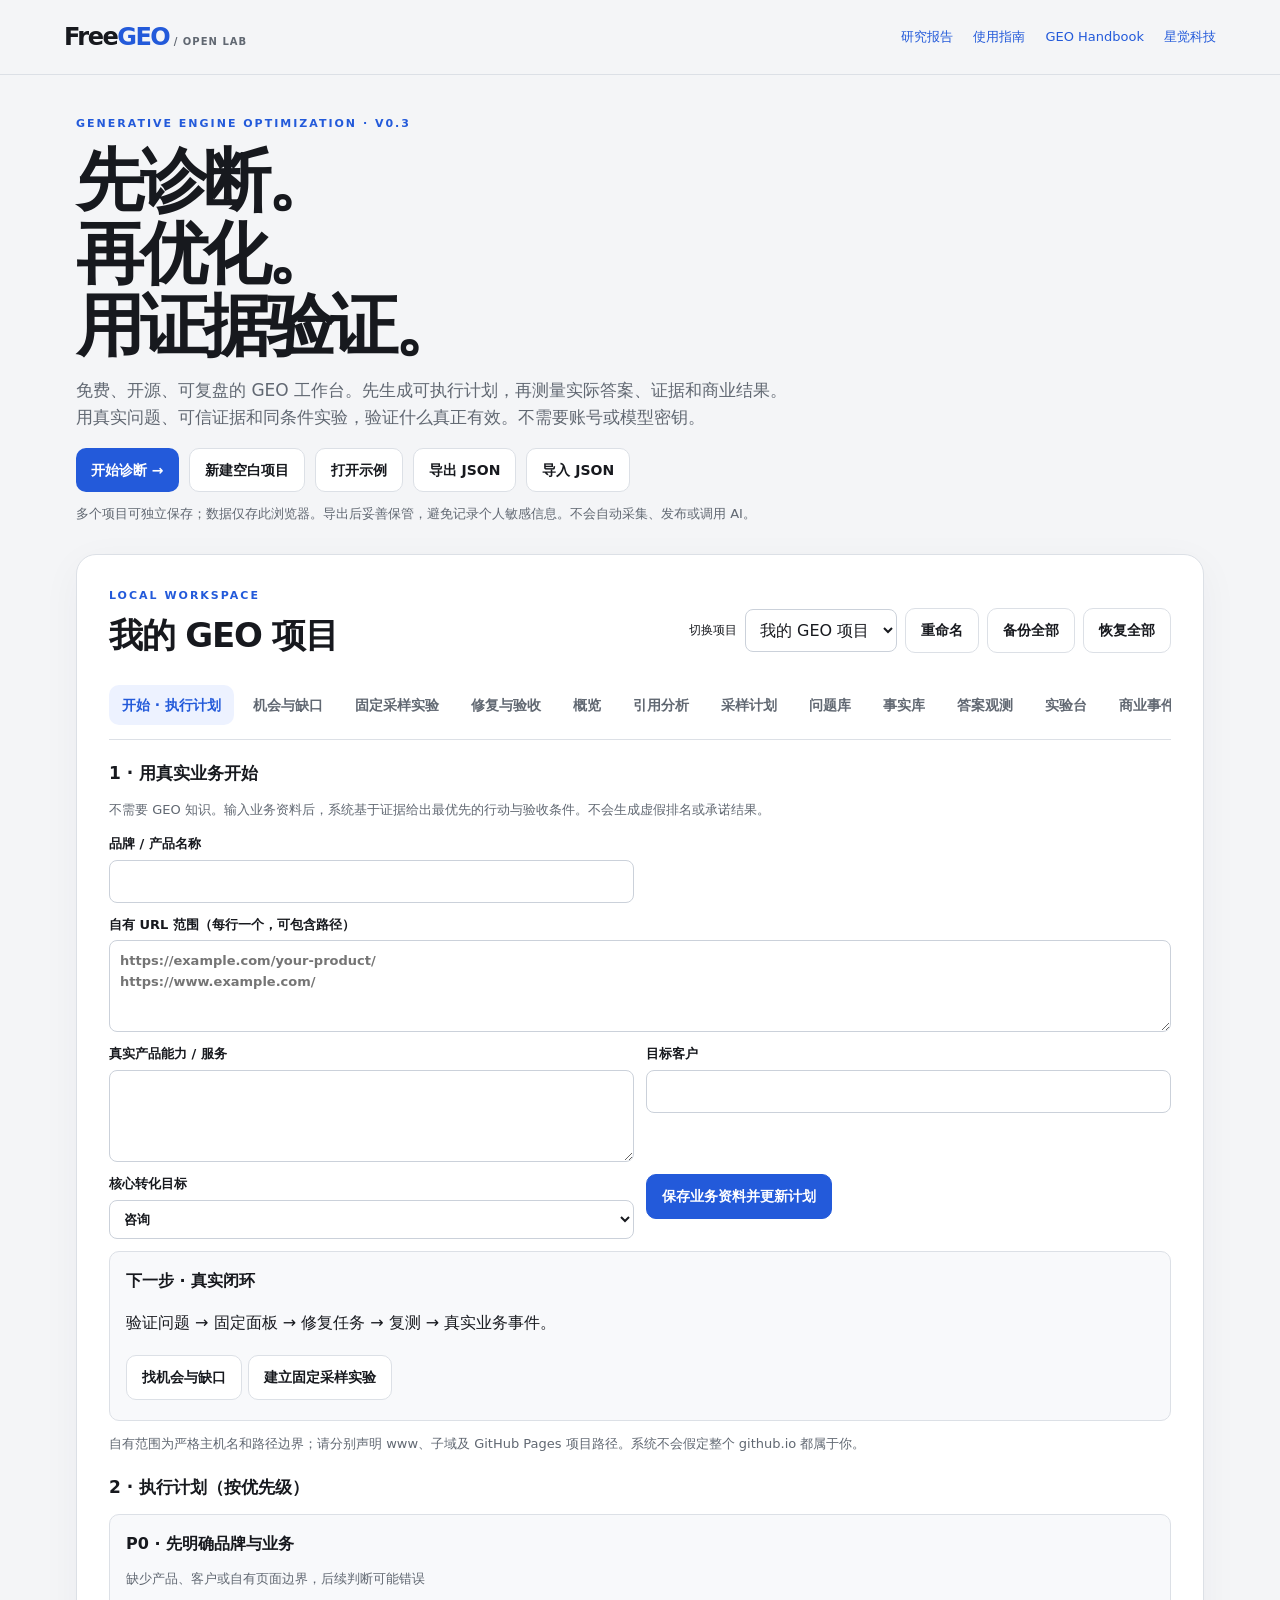
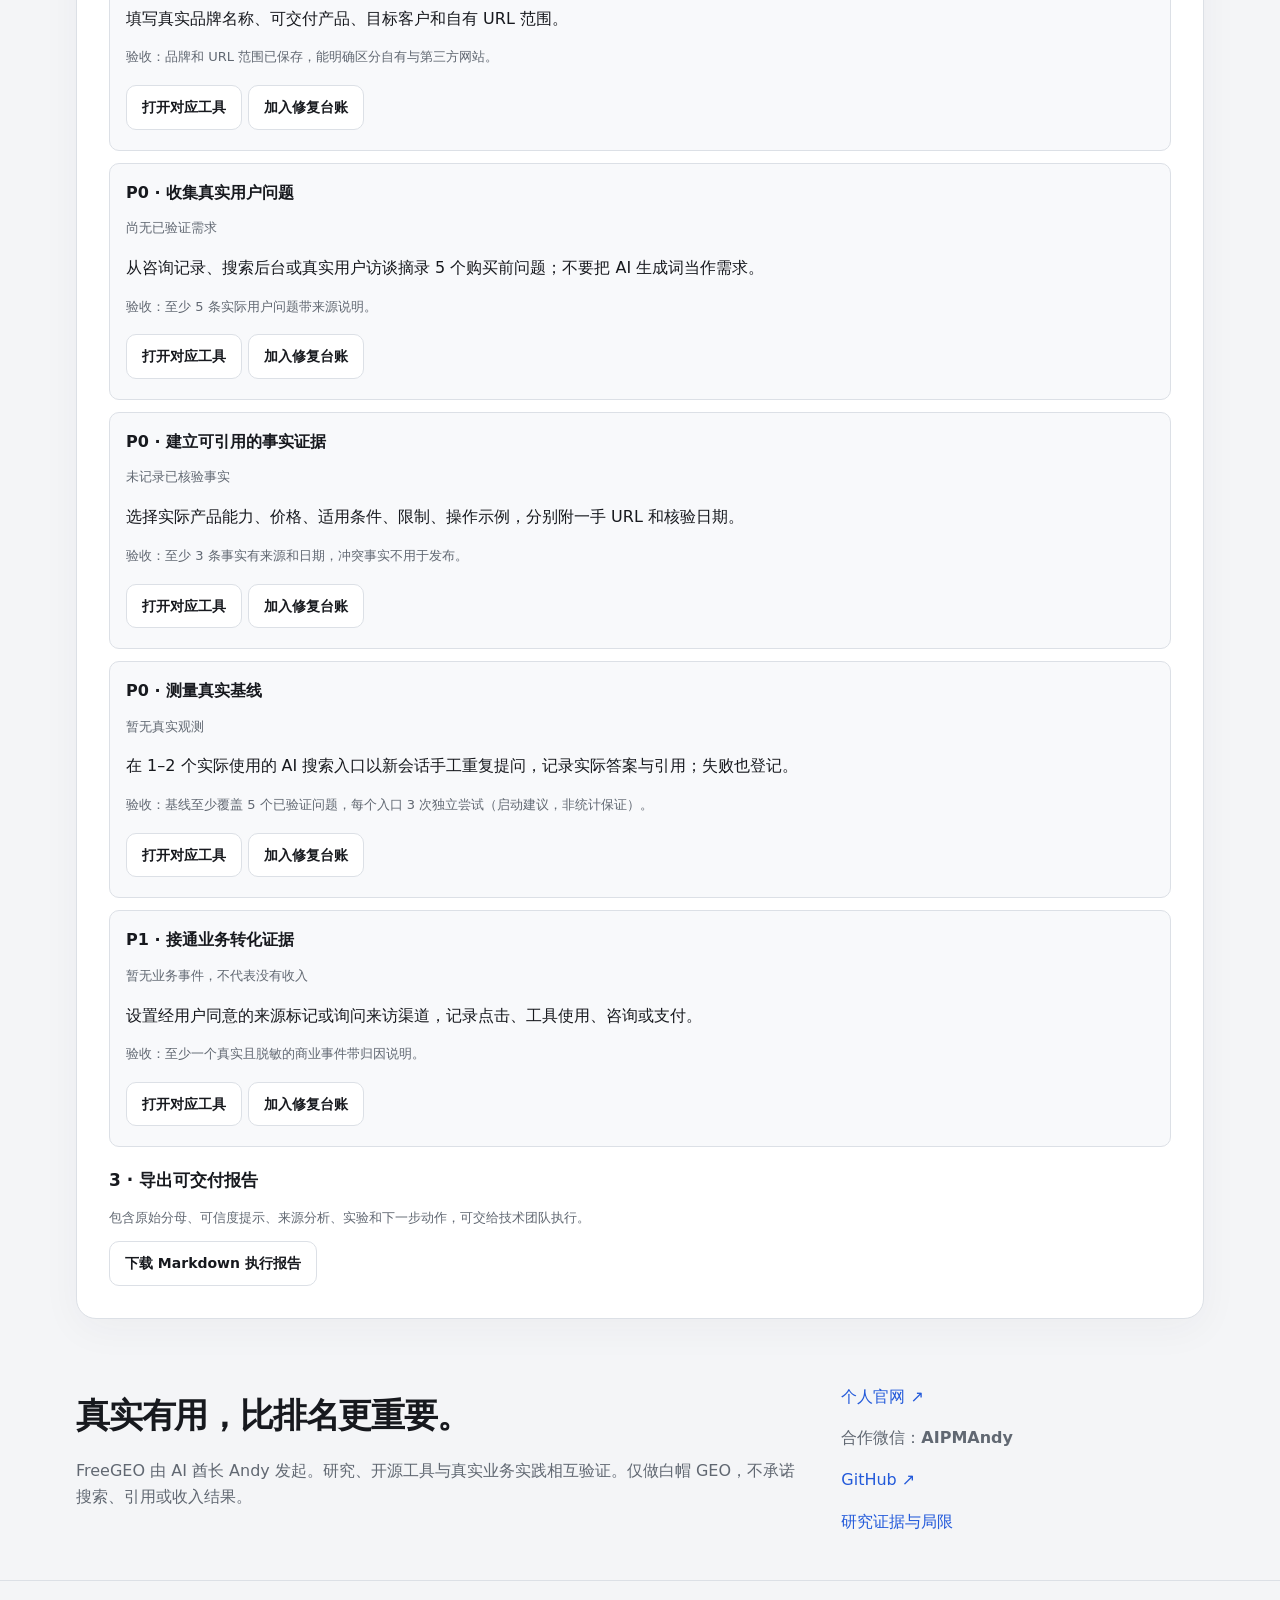
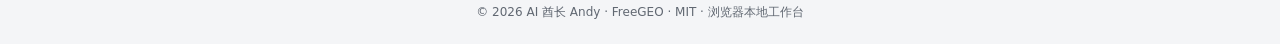
==== index.html @ fbb006ee "Release FreeGEO v0.3: evidence-driven GEO workspace, research, pilot projects and regression gates" ====
<!doctype html><html lang="zh-CN"><head><meta charset="utf-8"><meta name="viewport" content="width=device-width,initial-scale=1"><title>FreeGEO — AI 搜索增长工作台</title><meta name="description" content="免费开源、无需 API Key 的 GEO 证据与实验工作台，记录真实 AI 答案、事实、干预和商业结果。"><meta name="theme-color" content="#f4f5f7"><link rel="stylesheet" href="style.css"></head><body>
<header><a class="brand" href="#overview">Free<span>GEO</span><small> / OPEN LAB</small></a><nav><a href="docs/research.html">研究报告</a><a href="docs/QUICKSTART.md">使用指南</a><a href="https://github.com/AIPMAndy/geo-handbook">GEO Handbook</a><a href="https://metaver.vip/">星觉科技</a></nav></header>
<main><section class="hero"><div class="eyebrow">GENERATIVE ENGINE OPTIMIZATION · V0.3</div><h1>先诊断。<br>再优化。<br>用证据验证。</h1><p>免费、开源、可复盘的 GEO 工作台。先生成可执行计划，再测量实际答案、证据和商业结果。用真实问题、可信证据和同条件实验，验证什么真正有效。不需要账号或模型密钥。</p><div class="actions"><a class="launch" href="#overview">开始诊断 →</a><button id="new" class="secondary">新建空白项目</button><button id="demo" class="secondary">打开示例</button><button id="export" class="secondary">导出 JSON</button><label class="file secondary">导入 JSON<input id="import" type="file" accept="application/json,.json"></label></div><small>多个项目可独立保存；数据仅存此浏览器。导出后妥善保管，避免记录个人敏感信息。不会自动采集、发布或调用 AI。</small></section>
<section class="workspace" id="overview"><div class="workspace-head"><div><div class="eyebrow">LOCAL WORKSPACE</div><h2 id="project-name"></h2></div><div class="project-controls"><label for="project-select">切换项目</label><select id="project-select"></select><button class="secondary" id="rename">重命名</button><button class="secondary" id="export-all">备份全部</button><label class="file secondary">恢复全部<input id="import-all" type="file" accept="application/json,.json"></label></div></div><p id="notice" role="status"></p><div id="tabs" class="tabs" role="tablist" aria-label="工作台模块"></div><div id="panel" role="tabpanel"></div></section>
<section class="foot"><div><h2>真实有用，比排名更重要。</h2><p>FreeGEO 由 AI 酋长 Andy 发起。研究、开源工具与真实业务实践相互验证。仅做白帽 GEO，不承诺搜索、引用或收入结果。</p></div><div><a href="https://metaver.vip/">个人官网 ↗</a><p>合作微信：<strong>AIPMAndy</strong></p><a href="https://github.com/AIPMAndy">GitHub ↗</a><p><a href="docs/research.html">研究证据与局限</a></p></div></section></main><footer>© 2026 AI 酋长 Andy · FreeGEO · MIT · 浏览器本地工作台</footer><script src="core.js"></script><script src="growth.js"></script><script src="workflow.js"></script><script src="projects.js"></script><script src="app.js"></script></body></html>
---- style.css ----
:root{--bg:#f4f5f7;--paper:white;--text:#17191e;--muted:#616872;--line:#dce0e6;--blue:#235ada;--soft:#edf2ff;--green:#116044}*{box-sizing:border-box}html{scroll-behavior:smooth}body{margin:0;background:var(--bg);font-family:-apple-system,BlinkMacSystemFont,"PingFang SC","Microsoft YaHei",system-ui,sans-serif;color:var(--text);line-height:1.6}a{color:var(--blue);text-decoration:none}a:hover{text-decoration:underline}header{position:sticky;top:0;z-index:2;display:flex;align-items:center;justify-content:space-between;gap:20px;padding:18px max(5vw,24px);background:#f4f5f7ed;border-bottom:1px solid var(--line);backdrop-filter:blur(14px)}.brand{color:var(--text);font-weight:850;font-size:24px;letter-spacing:-1.5px}.brand span{color:var(--blue)}.brand small{font-size:10px;letter-spacing:1px;color:var(--muted)}nav{display:flex;gap:20px;flex-wrap:wrap;font-size:13px}main{max-width:1180px;margin:0 auto;padding:0 26px}.hero{padding:82px 0 55px}.eyebrow{font-size:11px;letter-spacing:2px;font-weight:750;color:var(--blue)}h1{font-size:clamp(48px,8vw,90px);line-height:1.07;letter-spacing:-.065em;margin:18px 0 24px}h2{letter-spacing:-.035em;margin:4px 0 12px;font-size:clamp(24px,4vw,34px)}h3{font-size:17px;margin:20px 0 12px}.hero p{font-size:19px;max-width:720px;color:var(--muted)}small,.muted{color:var(--muted);font-size:13px}.actions{display:flex;gap:10px;flex-wrap:wrap;margin:24px 0 12px}button,.file{font:inherit;font-weight:650;cursor:pointer;border:1px solid var(--blue);border-radius:10px;background:var(--blue);color:white;padding:10px 15px;font-size:14px;display:inline-flex;align-items:center;justify-content:center}.secondary{background:white;color:var(--text);border:1px solid var(--line)}button:hover,.file:hover{filter:brightness(.96)}button:focus-visible,a:focus-visible,input:focus-visible,textarea:focus-visible,select:focus-visible{outline:3px solid #84a7ff;outline-offset:2px}.file input{width:1px;height:1px;position:absolute;opacity:0}.workspace{background:var(--paper);border:1px solid var(--line);border-radius:20px;padding:clamp(16px,3vw,32px);box-shadow:0 10px 40px #26364f0b;min-height:400px}.workspace-head{display:flex;justify-content:space-between;align-items:center;gap:10px}.tabs{display:flex;gap:6px;overflow-x:auto;padding:10px 0 14px;border-bottom:1px solid var(--line);margin-bottom:20px}.tabs button{white-space:nowrap;background:transparent;color:var(--muted);border:0;padding:9px 13px}.tabs button[aria-selected=true]{background:var(--soft);color:var(--blue)}#notice:empty{display:none}#notice{font-size:14px;padding:10px 14px;background:var(--soft);border-radius:8px;white-space:pre-wrap}.metrics{display:grid;grid-template-columns:repeat(auto-fit,minmax(145px,1fr));gap:12px}.metric{padding:16px;border:1px solid var(--line);border-radius:12px}.metric strong{display:block;font-size:28px;letter-spacing:-1px;font-variant-numeric:tabular-nums}.metric span{font-size:13px;color:var(--muted)}.gridform{display:grid;grid-template-columns:repeat(2,minmax(0,1fr));gap:12px;align-items:start}.gridform label{font-size:13px;font-weight:650;display:flex;flex-direction:column;gap:5px}.gridform .wide{grid-column:1/-1}input,textarea,select{border:1px solid #cbd1da;background:#fff;color:var(--text);padding:10px;border-radius:8px;font:inherit;width:100%;min-width:0}textarea{resize:vertical;min-height:92px}.submitrow{grid-column:1/-1;display:flex;gap:8px;flex-wrap:wrap}.scroll{overflow-x:auto;margin:16px 0}table{border-collapse:collapse;width:100%;font-size:13px;text-align:left}th,td{padding:10px;vertical-align:top;border-bottom:1px solid var(--line);min-width:95px;max-width:320px;overflow-wrap:anywhere;white-space:pre-wrap}th{color:var(--muted);font-weight:650;background:#f7f8fa}td button{font-size:12px;padding:6px 9px}.danger{color:#ab2635}.filters{display:flex;gap:8px;flex-wrap:wrap;margin-bottom:16px}.filters label{font-size:12px;flex:1;min-width:140px}.foot{display:grid;grid-template-columns:2fr 1fr;gap:40px;padding:65px 0 30px}.foot p{color:var(--muted)}footer{text-align:center;color:var(--muted);font-size:12px;border-top:1px solid var(--line);padding:22px}.callout{padding:16px;border:1px solid var(--line);border-radius:10px;margin:12px 0;background:#f8f9fb}.report{max-width:1080px;padding-top:48px;padding-bottom:60px}.report h1{font-size:clamp(34px,5vw,54px);line-height:1.2;letter-spacing:-.04em}.report h2{margin-top:42px}.report h3{margin-top:32px}.report table{background:white;border:1px solid var(--line)}.report td,.report th{min-width:130px;max-width:none}.report p{max-width:85ch}.report code{font-family:monospace} @media(max-width:650px){header{position:static;align-items:flex-start;flex-direction:column;gap:7px;padding:12px 20px}main{padding:0 14px}.hero{padding:44px 0 34px}.gridform,.foot{grid-template-columns:1fr}.foot{gap:10px}.workspace-head{align-items:flex-start}.workspace-head button{flex-shrink:0}h1{font-size:53px}.metrics{grid-template-columns:repeat(2,minmax(0,1fr))}}
/* V0.3: task-first, compact responsive workbench. */
.hero{padding:40px 0 28px}.hero h1{font-size:clamp(42px,6vw,68px);margin:12px 0 14px}.hero p{font-size:17px;margin:10px 0}.hero .actions{margin:16px 0 8px}.launch{display:inline-flex;align-items:center;justify-content:center;background:var(--blue);color:white;border-radius:10px;padding:10px 15px;font-weight:650;font-size:14px}.project-controls{display:flex;align-items:center;gap:8px;flex-wrap:wrap;max-width:600px;justify-content:flex-end}.project-controls select{width:auto;max-width:220px}.project-controls label{font-size:12px}.checkline{display:flex;align-items:flex-start;gap:10px;padding:8px 0}.checkline input{width:18px;height:18px;flex-shrink:0}.callout button{margin:4px 6px 4px 0}.callout p{overflow-wrap:anywhere}.workspace-head{flex-wrap:wrap}.workspace{scroll-margin-top:80px}.gridform button{justify-self:start}.project-controls .file{font-size:14px}@media(max-width:650px){.hero{padding:24px 0}.project-controls{justify-content:flex-start;width:100%}.project-controls select{max-width:100%;width:100%}.hero h1{font-size:42px}.workspace{scroll-margin-top:0}.workspace-head>div{min-width:0}.gridform .wide{grid-column:auto}}
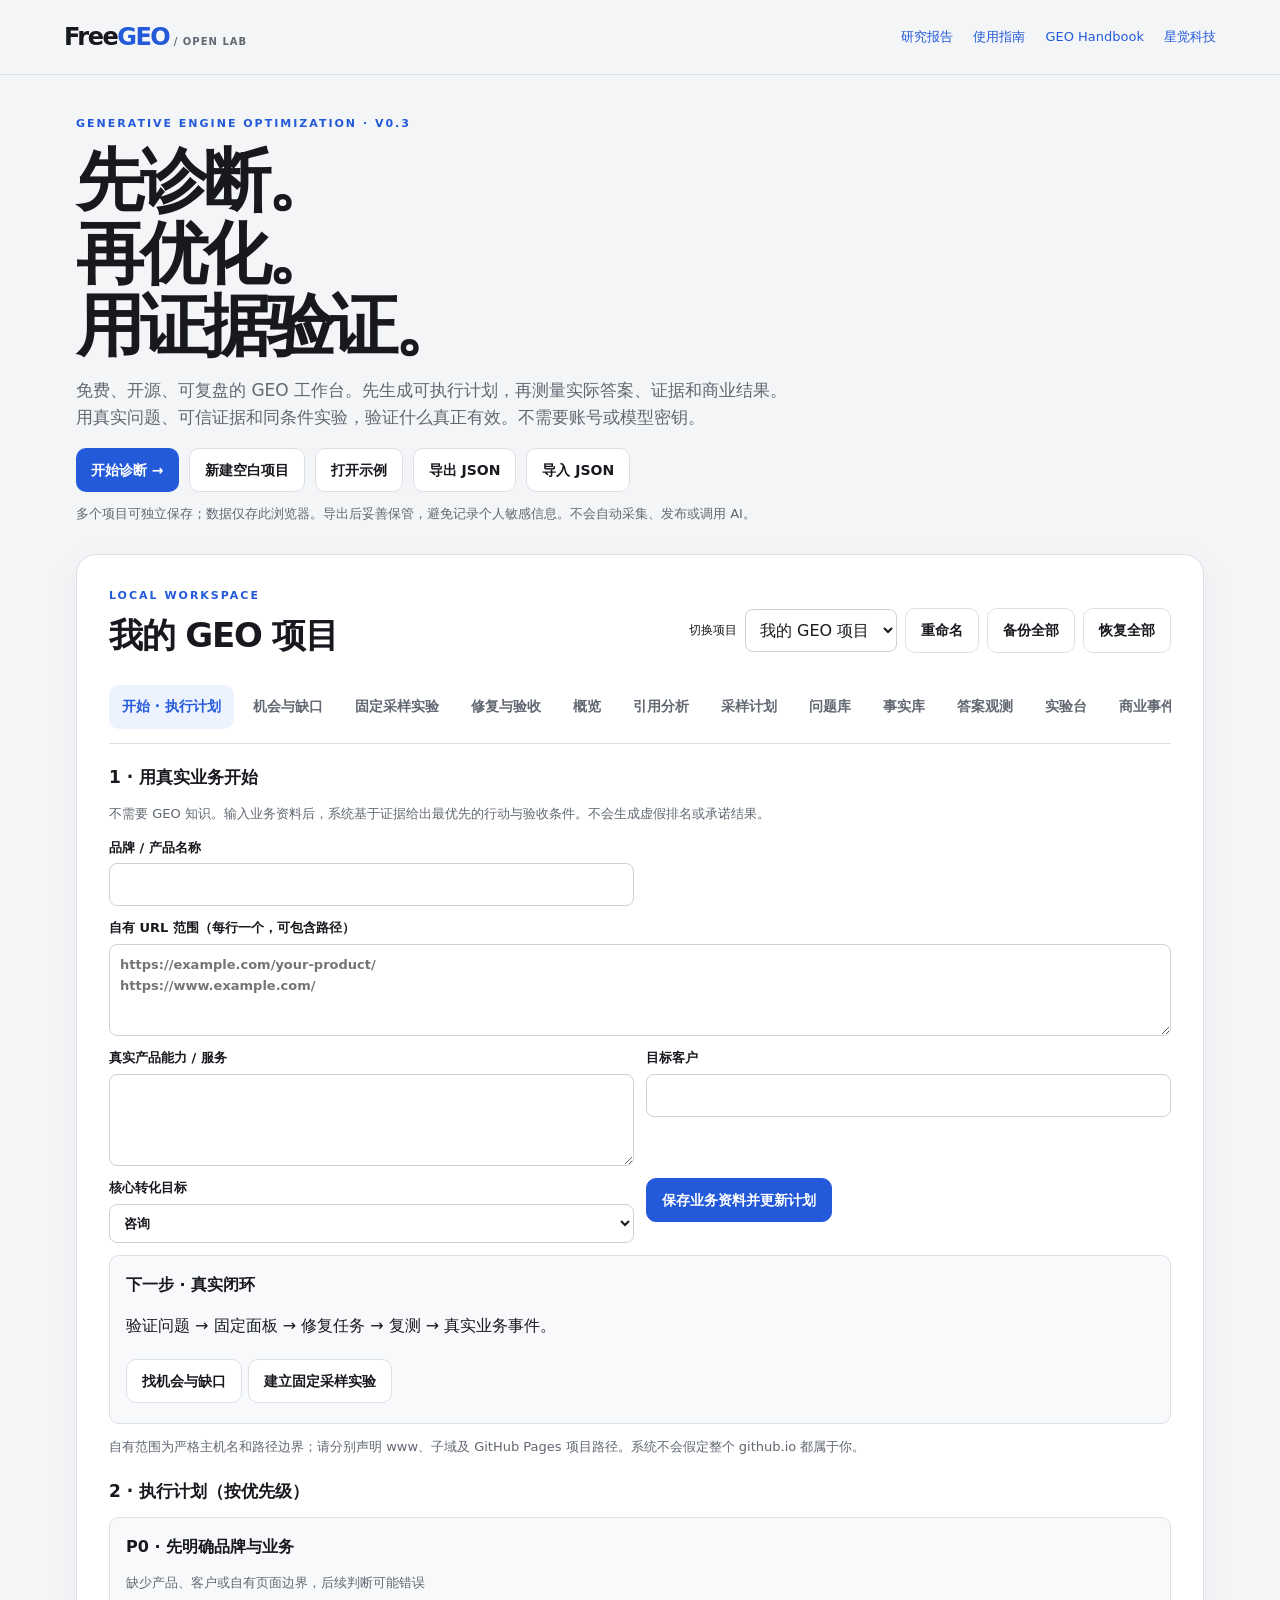
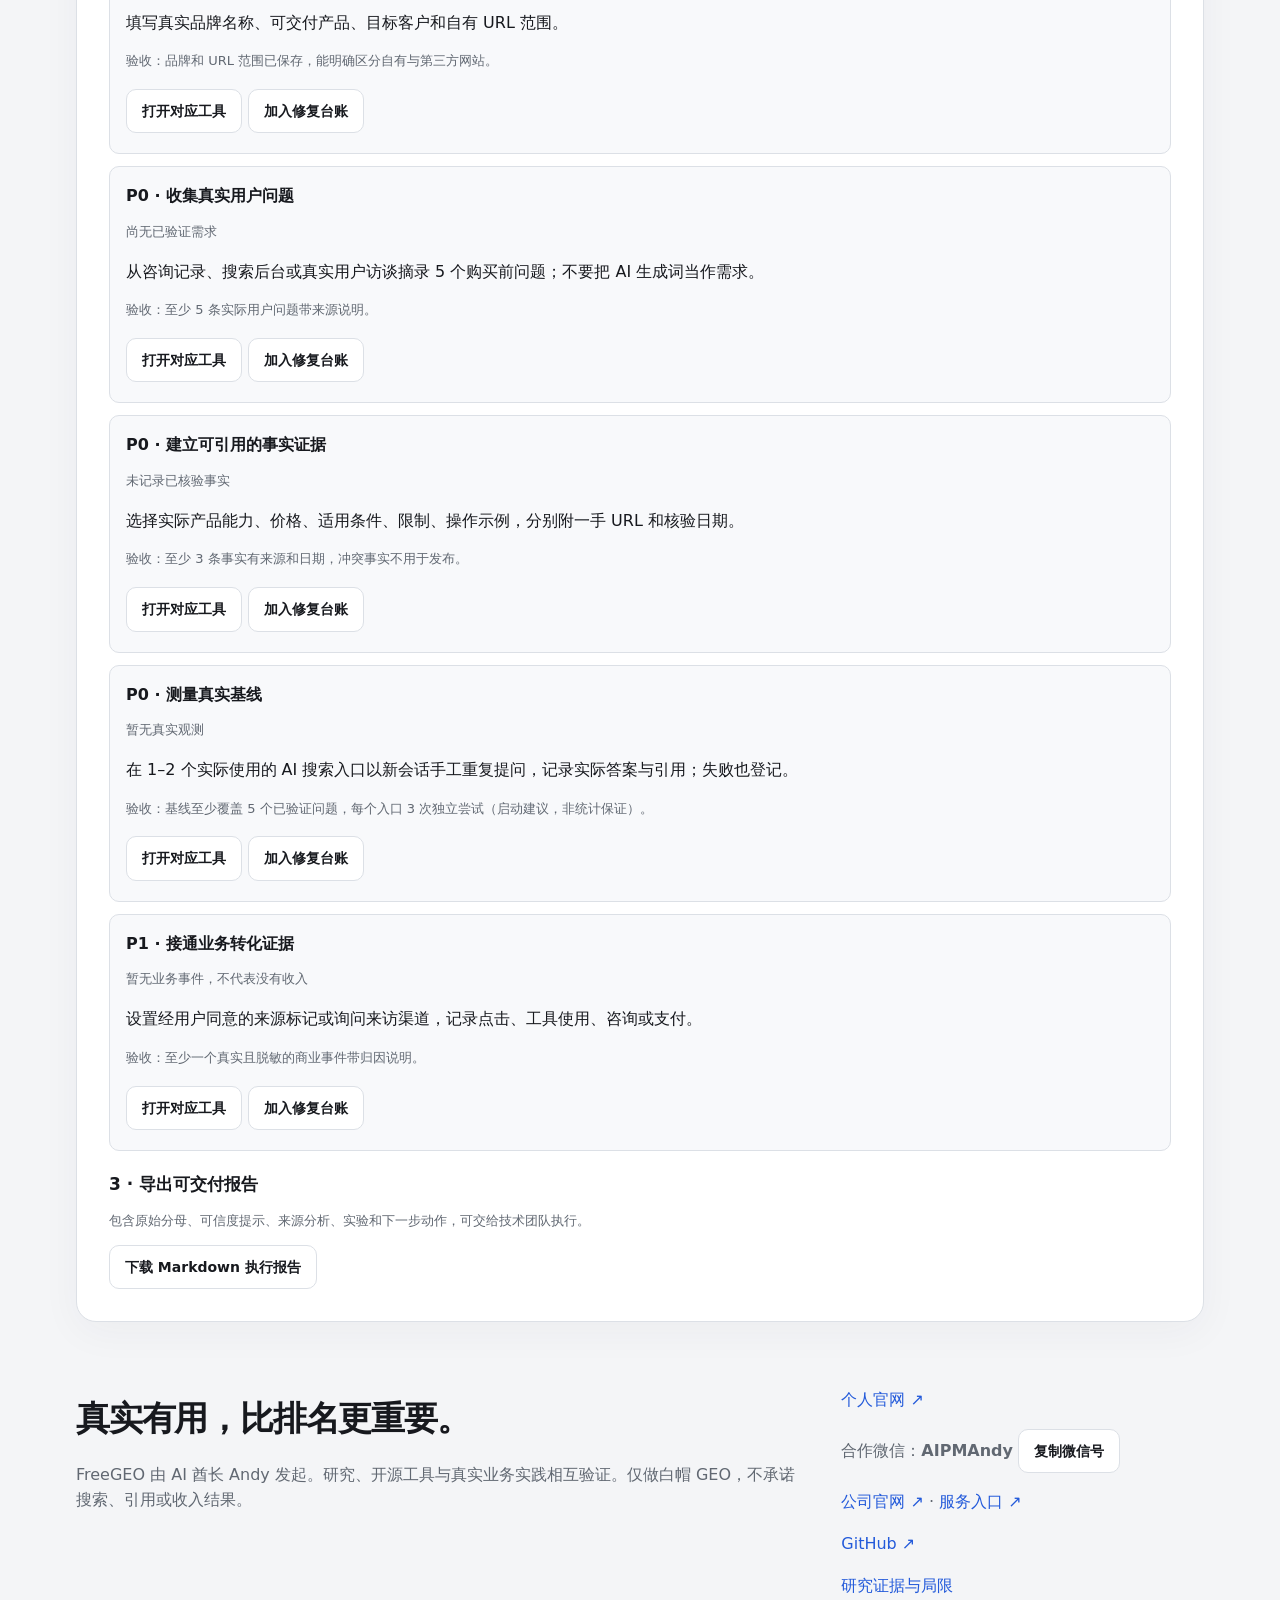
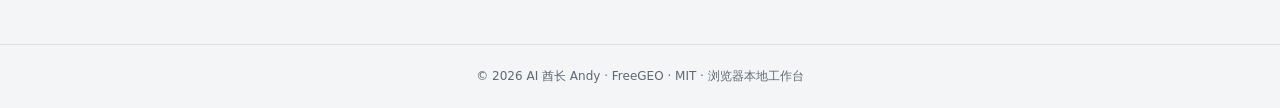
==== commit 9c2f2d95: "Protect stale project restore and improve keyboard access; verify public Pages" ====
--- a/index.html
+++ b/index.html
@@ -1,5 +1,5 @@
-<!doctype html><html lang="zh-CN"><head><meta charset="utf-8"><meta name="viewport" content="width=device-width,initial-scale=1"><title>FreeGEO — AI 搜索增长工作台</title><meta name="description" content="免费开源、无需 API Key 的 GEO 证据与实验工作台，记录真实 AI 答案、事实、干预和商业结果。"><meta name="theme-color" content="#f4f5f7"><link rel="stylesheet" href="style.css"></head><body>
-<header><a class="brand" href="#overview">Free<span>GEO</span><small> / OPEN LAB</small></a><nav><a href="docs/research.html">研究报告</a><a href="docs/QUICKSTART.md">使用指南</a><a href="https://github.com/AIPMAndy/geo-handbook">GEO Handbook</a><a href="https://metaver.vip/">星觉科技</a></nav></header>
+<!doctype html><html lang="zh-CN"><head><meta charset="utf-8"><meta name="viewport" content="width=device-width,initial-scale=1"><title>FreeGEO — AI 搜索增长工作台</title><meta name="description" content="免费开源、无需 API Key 的 GEO 证据与实验工作台，记录真实 AI 答案、事实、干预和商业结果。"><meta name="theme-color" content="#f4f5f7"><link rel="canonical" href="https://aipmandy.github.io/FreeGEO/"><meta property="og:title" content="FreeGEO — AI 搜索增长工作台"><meta property="og:description" content="免费开源、浏览器本地优先的 GEO 证据与实验工作台。"><meta property="og:url" content="https://aipmandy.github.io/FreeGEO/"><script type="application/ld+json">{"@context":"https://schema.org","@type":"WebApplication","name":"FreeGEO","url":"https://aipmandy.github.io/FreeGEO/","applicationCategory":"BusinessApplication","operatingSystem":"Web","inLanguage":"zh-CN","author":{"@type":"Person","name":"AI 酋长 Andy","url":"https://metaver.vip/"},"publisher":{"@type":"Organization","name":"星觉科技","url":"https://www.a6no1.cn/"}}</script><link rel="stylesheet" href="style.css"></head><body>
+<header><a class="brand" href="#overview">Free<span>GEO</span><small> / OPEN LAB</small></a><nav><a href="docs/research.html">研究报告</a><a href="docs/QUICKSTART.md">使用指南</a><a href="https://github.com/AIPMAndy/geo-handbook">GEO Handbook</a><a href="https://www.a6no1.cn/">星觉科技</a></nav></header>
 <main><section class="hero"><div class="eyebrow">GENERATIVE ENGINE OPTIMIZATION · V0.3</div><h1>先诊断。<br>再优化。<br>用证据验证。</h1><p>免费、开源、可复盘的 GEO 工作台。先生成可执行计划，再测量实际答案、证据和商业结果。用真实问题、可信证据和同条件实验，验证什么真正有效。不需要账号或模型密钥。</p><div class="actions"><a class="launch" href="#overview">开始诊断 →</a><button id="new" class="secondary">新建空白项目</button><button id="demo" class="secondary">打开示例</button><button id="export" class="secondary">导出 JSON</button><label class="file secondary">导入 JSON<input id="import" type="file" accept="application/json,.json"></label></div><small>多个项目可独立保存；数据仅存此浏览器。导出后妥善保管，避免记录个人敏感信息。不会自动采集、发布或调用 AI。</small></section>
 <section class="workspace" id="overview"><div class="workspace-head"><div><div class="eyebrow">LOCAL WORKSPACE</div><h2 id="project-name"></h2></div><div class="project-controls"><label for="project-select">切换项目</label><select id="project-select"></select><button class="secondary" id="rename">重命名</button><button class="secondary" id="export-all">备份全部</button><label class="file secondary">恢复全部<input id="import-all" type="file" accept="application/json,.json"></label></div></div><p id="notice" role="status"></p><div id="tabs" class="tabs" role="tablist" aria-label="工作台模块"></div><div id="panel" role="tabpanel"></div></section>
-<section class="foot"><div><h2>真实有用，比排名更重要。</h2><p>FreeGEO 由 AI 酋长 Andy 发起。研究、开源工具与真实业务实践相互验证。仅做白帽 GEO，不承诺搜索、引用或收入结果。</p></div><div><a href="https://metaver.vip/">个人官网 ↗</a><p>合作微信：<strong>AIPMAndy</strong></p><a href="https://github.com/AIPMAndy">GitHub ↗</a><p><a href="docs/research.html">研究证据与局限</a></p></div></section></main><footer>© 2026 AI 酋长 Andy · FreeGEO · MIT · 浏览器本地工作台</footer><script src="core.js"></script><script src="growth.js"></script><script src="workflow.js"></script><script src="projects.js"></script><script src="app.js"></script></body></html>
+<section class="foot"><div><h2>真实有用，比排名更重要。</h2><p>FreeGEO 由 AI 酋长 Andy 发起。研究、开源工具与真实业务实践相互验证。仅做白帽 GEO，不承诺搜索、引用或收入结果。</p></div><div><a href="https://metaver.vip/">个人官网 ↗</a><p>合作微信：<strong>AIPMAndy</strong> <button class="secondary" id="copy-wechat" type="button">复制微信号</button></p><p id="wechat-status" role="status"></p><p><a href="https://www.a6no1.cn/">公司官网 ↗</a> · <a href="https://metaver.vip/services">服务入口 ↗</a></p><a href="https://github.com/AIPMAndy">GitHub ↗</a><p><a href="docs/research.html">研究证据与局限</a></p></div></section></main><footer>© 2026 AI 酋长 Andy · FreeGEO · MIT · 浏览器本地工作台</footer><script src="core.js"></script><script src="growth.js"></script><script src="workflow.js"></script><script src="projects.js"></script><script src="app.js"></script></body></html>
--- a/style.css
+++ b/style.css
@@ -1,3 +1,9 @@
 :root{--bg:#f4f5f7;--paper:white;--text:#17191e;--muted:#616872;--line:#dce0e6;--blue:#235ada;--soft:#edf2ff;--green:#116044}*{box-sizing:border-box}html{scroll-behavior:smooth}body{margin:0;background:var(--bg);font-family:-apple-system,BlinkMacSystemFont,"PingFang SC","Microsoft YaHei",system-ui,sans-serif;color:var(--text);line-height:1.6}a{color:var(--blue);text-decoration:none}a:hover{text-decoration:underline}header{position:sticky;top:0;z-index:2;display:flex;align-items:center;justify-content:space-between;gap:20px;padding:18px max(5vw,24px);background:#f4f5f7ed;border-bottom:1px solid var(--line);backdrop-filter:blur(14px)}.brand{color:var(--text);font-weight:850;font-size:24px;letter-spacing:-1.5px}.brand span{color:var(--blue)}.brand small{font-size:10px;letter-spacing:1px;color:var(--muted)}nav{display:flex;gap:20px;flex-wrap:wrap;font-size:13px}main{max-width:1180px;margin:0 auto;padding:0 26px}.hero{padding:82px 0 55px}.eyebrow{font-size:11px;letter-spacing:2px;font-weight:750;color:var(--blue)}h1{font-size:clamp(48px,8vw,90px);line-height:1.07;letter-spacing:-.065em;margin:18px 0 24px}h2{letter-spacing:-.035em;margin:4px 0 12px;font-size:clamp(24px,4vw,34px)}h3{font-size:17px;margin:20px 0 12px}.hero p{font-size:19px;max-width:720px;color:var(--muted)}small,.muted{color:var(--muted);font-size:13px}.actions{display:flex;gap:10px;flex-wrap:wrap;margin:24px 0 12px}button,.file{font:inherit;font-weight:650;cursor:pointer;border:1px solid var(--blue);border-radius:10px;background:var(--blue);color:white;padding:10px 15px;font-size:14px;display:inline-flex;align-items:center;justify-content:center}.secondary{background:white;color:var(--text);border:1px solid var(--line)}button:hover,.file:hover{filter:brightness(.96)}button:focus-visible,a:focus-visible,input:focus-visible,textarea:focus-visible,select:focus-visible{outline:3px solid #84a7ff;outline-offset:2px}.file input{width:1px;height:1px;position:absolute;opacity:0}.workspace{background:var(--paper);border:1px solid var(--line);border-radius:20px;padding:clamp(16px,3vw,32px);box-shadow:0 10px 40px #26364f0b;min-height:400px}.workspace-head{display:flex;justify-content:space-between;align-items:center;gap:10px}.tabs{display:flex;gap:6px;overflow-x:auto;padding:10px 0 14px;border-bottom:1px solid var(--line);margin-bottom:20px}.tabs button{white-space:nowrap;background:transparent;color:var(--muted);border:0;padding:9px 13px}.tabs button[aria-selected=true]{background:var(--soft);color:var(--blue)}#notice:empty{display:none}#notice{font-size:14px;padding:10px 14px;background:var(--soft);border-radius:8px;white-space:pre-wrap}.metrics{display:grid;grid-template-columns:repeat(auto-fit,minmax(145px,1fr));gap:12px}.metric{padding:16px;border:1px solid var(--line);border-radius:12px}.metric strong{display:block;font-size:28px;letter-spacing:-1px;font-variant-numeric:tabular-nums}.metric span{font-size:13px;color:var(--muted)}.gridform{display:grid;grid-template-columns:repeat(2,minmax(0,1fr));gap:12px;align-items:start}.gridform label{font-size:13px;font-weight:650;display:flex;flex-direction:column;gap:5px}.gridform .wide{grid-column:1/-1}input,textarea,select{border:1px solid #cbd1da;background:#fff;color:var(--text);padding:10px;border-radius:8px;font:inherit;width:100%;min-width:0}textarea{resize:vertical;min-height:92px}.submitrow{grid-column:1/-1;display:flex;gap:8px;flex-wrap:wrap}.scroll{overflow-x:auto;margin:16px 0}table{border-collapse:collapse;width:100%;font-size:13px;text-align:left}th,td{padding:10px;vertical-align:top;border-bottom:1px solid var(--line);min-width:95px;max-width:320px;overflow-wrap:anywhere;white-space:pre-wrap}th{color:var(--muted);font-weight:650;background:#f7f8fa}td button{font-size:12px;padding:6px 9px}.danger{color:#ab2635}.filters{display:flex;gap:8px;flex-wrap:wrap;margin-bottom:16px}.filters label{font-size:12px;flex:1;min-width:140px}.foot{display:grid;grid-template-columns:2fr 1fr;gap:40px;padding:65px 0 30px}.foot p{color:var(--muted)}footer{text-align:center;color:var(--muted);font-size:12px;border-top:1px solid var(--line);padding:22px}.callout{padding:16px;border:1px solid var(--line);border-radius:10px;margin:12px 0;background:#f8f9fb}.report{max-width:1080px;padding-top:48px;padding-bottom:60px}.report h1{font-size:clamp(34px,5vw,54px);line-height:1.2;letter-spacing:-.04em}.report h2{margin-top:42px}.report h3{margin-top:32px}.report table{background:white;border:1px solid var(--line)}.report td,.report th{min-width:130px;max-width:none}.report p{max-width:85ch}.report code{font-family:monospace} @media(max-width:650px){header{position:static;align-items:flex-start;flex-direction:column;gap:7px;padding:12px 20px}main{padding:0 14px}.hero{padding:44px 0 34px}.gridform,.foot{grid-template-columns:1fr}.foot{gap:10px}.workspace-head{align-items:flex-start}.workspace-head button{flex-shrink:0}h1{font-size:53px}.metrics{grid-template-columns:repeat(2,minmax(0,1fr))}}
 /* V0.3: task-first, compact responsive workbench. */
 .hero{padding:40px 0 28px}.hero h1{font-size:clamp(42px,6vw,68px);margin:12px 0 14px}.hero p{font-size:17px;margin:10px 0}.hero .actions{margin:16px 0 8px}.launch{display:inline-flex;align-items:center;justify-content:center;background:var(--blue);color:white;border-radius:10px;padding:10px 15px;font-weight:650;font-size:14px}.project-controls{display:flex;align-items:center;gap:8px;flex-wrap:wrap;max-width:600px;justify-content:flex-end}.project-controls select{width:auto;max-width:220px}.project-controls label{font-size:12px}.checkline{display:flex;align-items:flex-start;gap:10px;padding:8px 0}.checkline input{width:18px;height:18px;flex-shrink:0}.callout button{margin:4px 6px 4px 0}.callout p{overflow-wrap:anywhere}.workspace-head{flex-wrap:wrap}.workspace{scroll-margin-top:80px}.gridform button{justify-self:start}.project-controls .file{font-size:14px}@media(max-width:650px){.hero{padding:24px 0}.project-controls{justify-content:flex-start;width:100%}.project-controls select{max-width:100%;width:100%}.hero h1{font-size:42px}.workspace{scroll-margin-top:0}.workspace-head>div{min-width:0}.gridform .wide{grid-column:auto}}
+
+/* Keep the workbench responsive without changing its data model. */
+:root{--motion-fast:120ms;--motion-ease:cubic-bezier(.2,0,0,1)}
+button,.file,.launch{transition:background-color var(--motion-fast) var(--motion-ease),border-color var(--motion-fast) var(--motion-ease),color var(--motion-fast) var(--motion-ease),transform var(--motion-fast) var(--motion-ease)}
+button:active:not(:disabled),.launch:active{transform:scale(.985)}.file:focus-within{outline:3px solid #84a7ff;outline-offset:2px}.tabs button{min-height:44px}#wechat-status:empty{display:none}
+@media(prefers-reduced-motion:reduce){html{scroll-behavior:auto}button,.file,.launch{transition:none!important;animation:none!important;transform:none!important}}
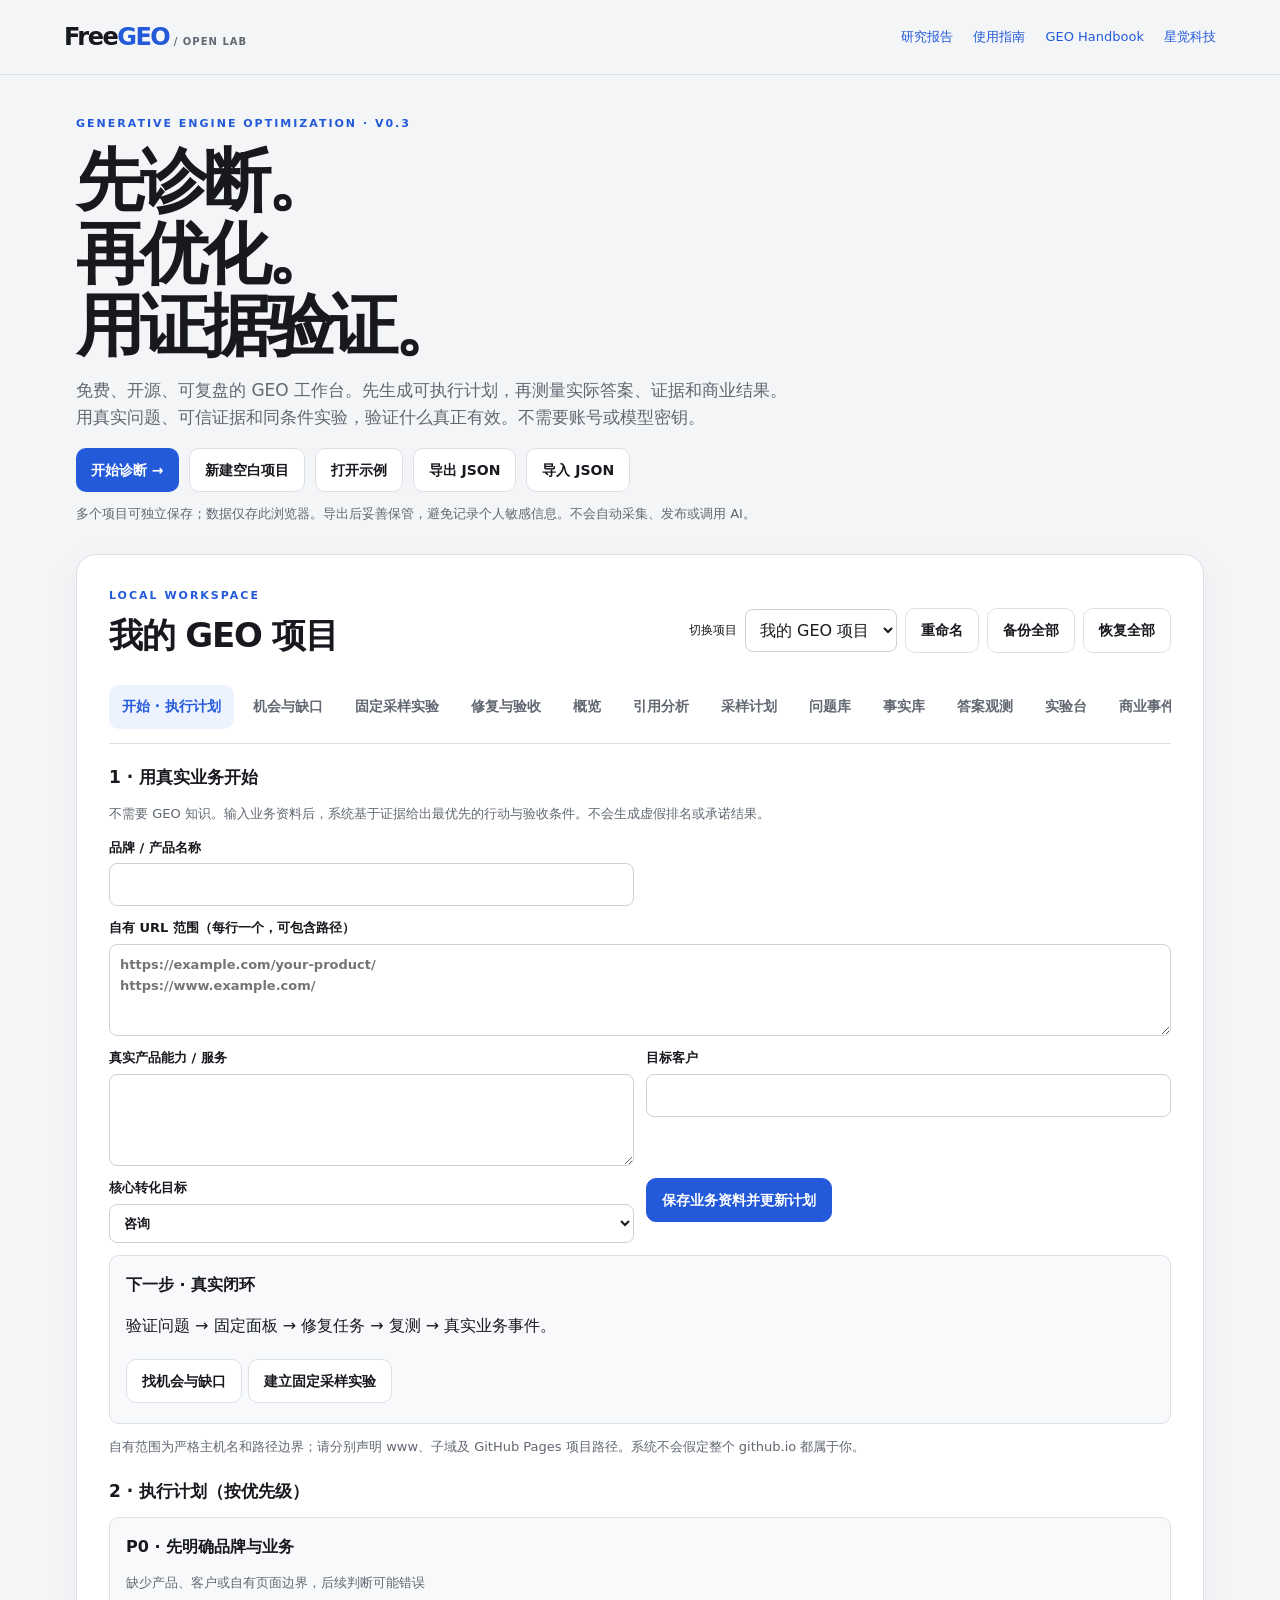
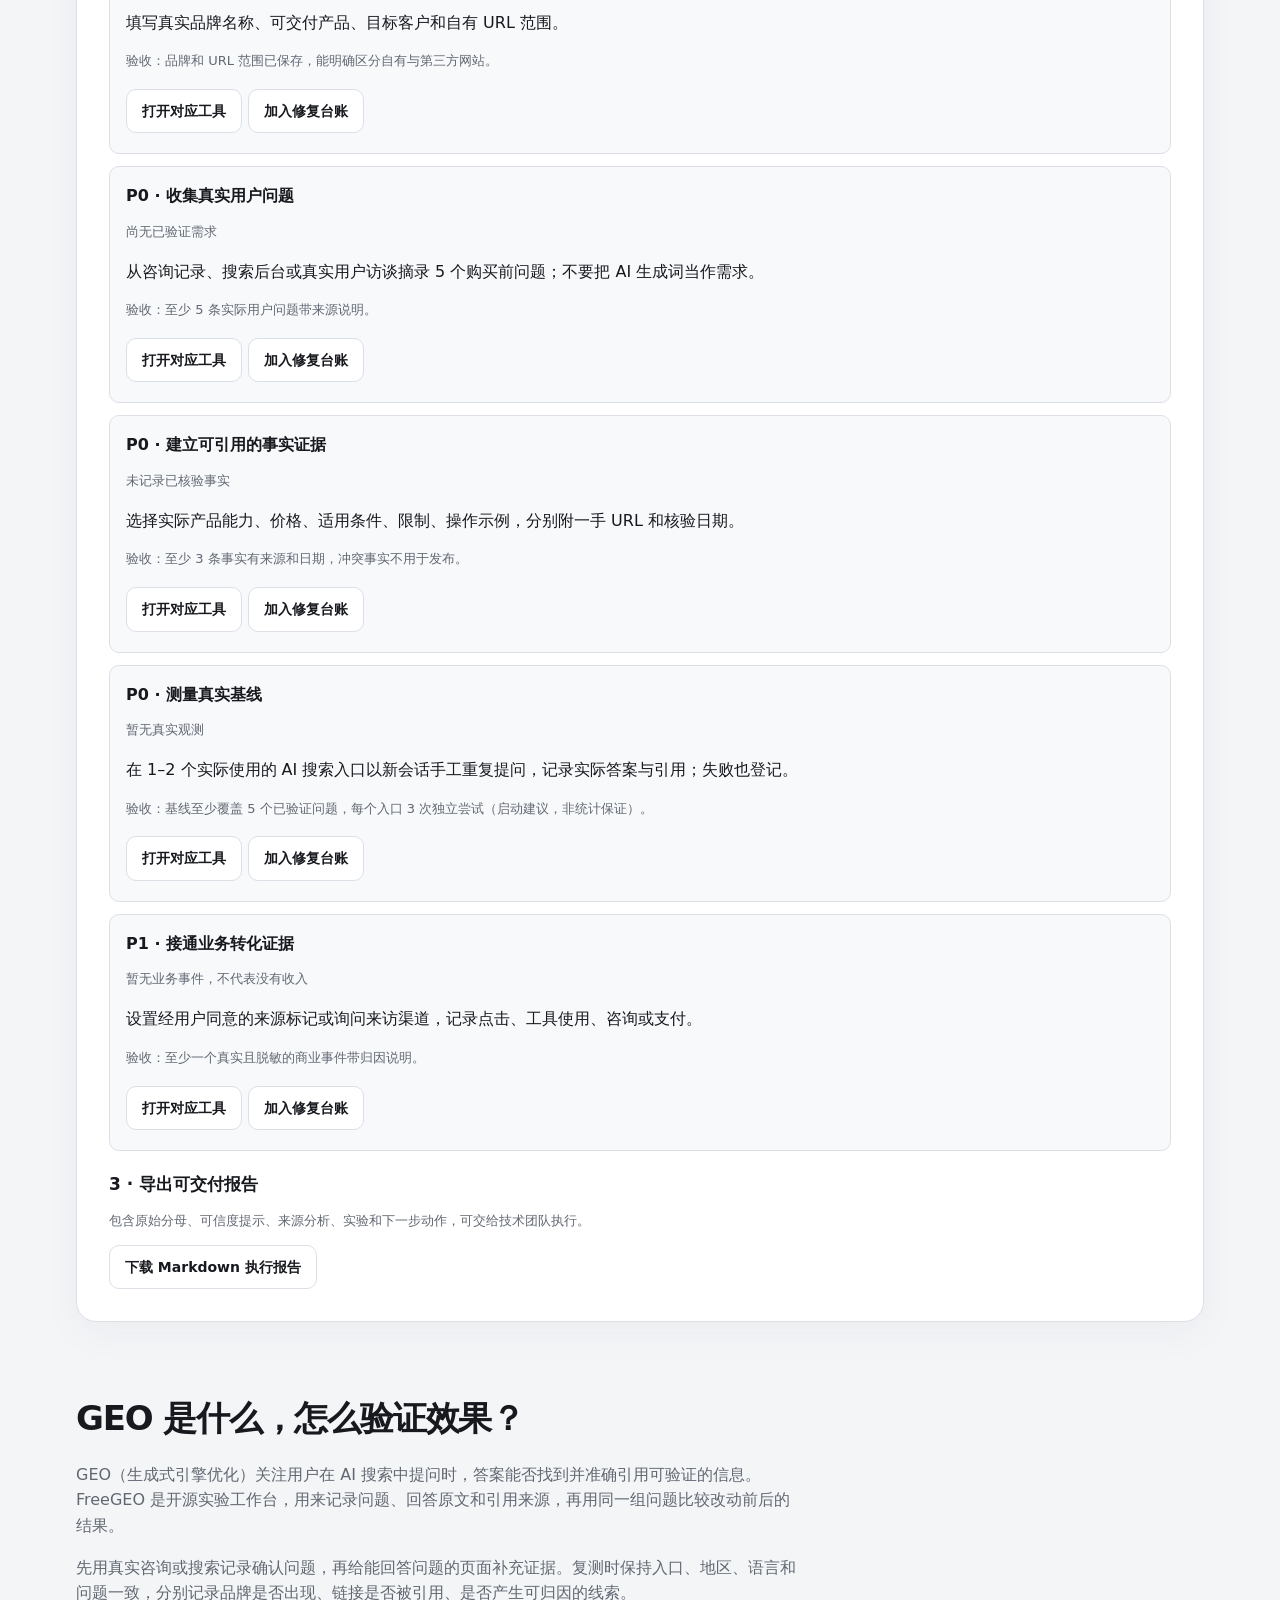
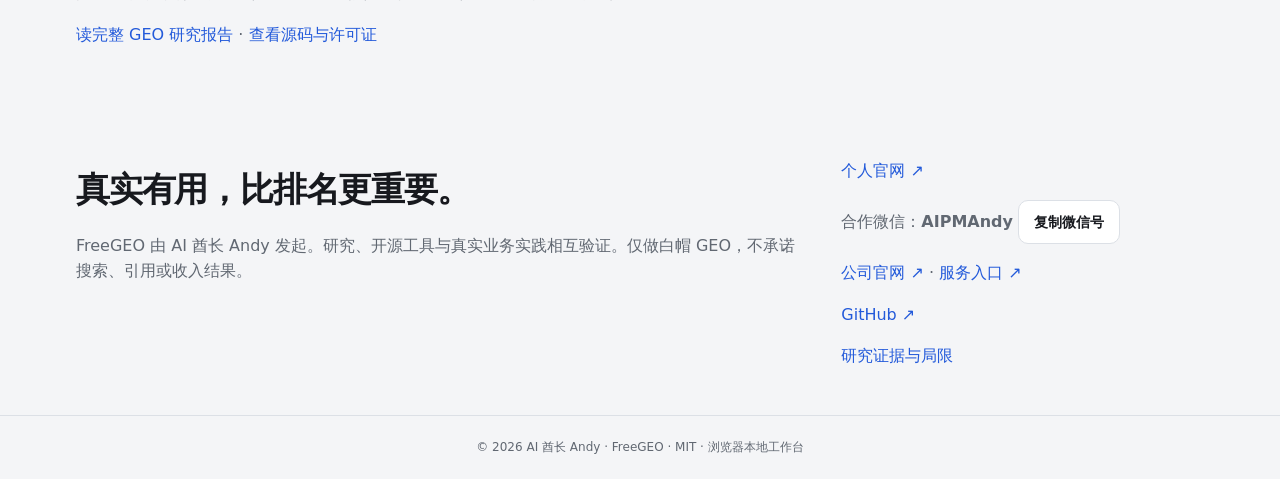
==== commit 643caff7: "Make FreeGEO research and methodology discoverable" ====
--- a/index.html
+++ b/index.html
@@ -1,5 +1,11 @@
-<!doctype html><html lang="zh-CN"><head><meta charset="utf-8"><meta name="viewport" content="width=device-width,initial-scale=1"><title>FreeGEO — AI 搜索增长工作台</title><meta name="description" content="免费开源、无需 API Key 的 GEO 证据与实验工作台，记录真实 AI 答案、事实、干预和商业结果。"><meta name="theme-color" content="#f4f5f7"><link rel="canonical" href="https://aipmandy.github.io/FreeGEO/"><meta property="og:title" content="FreeGEO — AI 搜索增长工作台"><meta property="og:description" content="免费开源、浏览器本地优先的 GEO 证据与实验工作台。"><meta property="og:url" content="https://aipmandy.github.io/FreeGEO/"><script type="application/ld+json">{"@context":"https://schema.org","@type":"WebApplication","name":"FreeGEO","url":"https://aipmandy.github.io/FreeGEO/","applicationCategory":"BusinessApplication","operatingSystem":"Web","inLanguage":"zh-CN","author":{"@type":"Person","name":"AI 酋长 Andy","url":"https://metaver.vip/"},"publisher":{"@type":"Organization","name":"星觉科技","url":"https://www.a6no1.cn/"}}</script><link rel="stylesheet" href="style.css"></head><body>
-<header><a class="brand" href="#overview">Free<span>GEO</span><small> / OPEN LAB</small></a><nav><a href="docs/research.html">研究报告</a><a href="docs/QUICKSTART.md">使用指南</a><a href="https://github.com/AIPMAndy/geo-handbook">GEO Handbook</a><a href="https://www.a6no1.cn/">星觉科技</a></nav></header>
+<!doctype html><html lang="zh-CN"><head><meta charset="utf-8"><meta name="viewport" content="width=device-width,initial-scale=1"><title>FreeGEO — AI 搜索增长工作台</title><meta name="description" content="免费开源、无需 API Key 的 GEO 证据与实验工作台，记录真实 AI 答案、事实、干预和商业结果。"><meta name="theme-color" content="#f4f5f7"><link rel="canonical" href="https://aipmandy.github.io/FreeGEO/"><meta property="og:type" content="website"><meta property="og:locale" content="zh_CN"><meta property="og:title" content="FreeGEO — AI 搜索增长工作台"><meta property="og:description" content="免费开源、浏览器本地优先的 GEO 证据与实验工作台。"><meta property="og:url" content="https://aipmandy.github.io/FreeGEO/"><script type="application/ld+json">{"@context":"https://schema.org","@type":"WebApplication","name":"FreeGEO","url":"https://aipmandy.github.io/FreeGEO/","applicationCategory":"BusinessApplication","operatingSystem":"Web","inLanguage":"zh-CN","author":{"@type":"Person","name":"AI 酋长 Andy","url":"https://metaver.vip/"},"publisher":{"@type":"Organization","name":"星觉科技","url":"https://www.a6no1.cn/"}}</script><link rel="stylesheet" href="style.css"></head><body>
+<header><a class="brand" href="#overview">Free<span>GEO</span><small> / OPEN LAB</small></a><nav><a href="docs/research.html">研究报告</a><a href="docs/QUICKSTART.md">使用指南</a><a href="https://aipmandy.github.io/geo-handbook/">GEO Handbook</a><a href="https://www.a6no1.cn/">星觉科技</a></nav></header>
 <main><section class="hero"><div class="eyebrow">GENERATIVE ENGINE OPTIMIZATION · V0.3</div><h1>先诊断。<br>再优化。<br>用证据验证。</h1><p>免费、开源、可复盘的 GEO 工作台。先生成可执行计划，再测量实际答案、证据和商业结果。用真实问题、可信证据和同条件实验，验证什么真正有效。不需要账号或模型密钥。</p><div class="actions"><a class="launch" href="#overview">开始诊断 →</a><button id="new" class="secondary">新建空白项目</button><button id="demo" class="secondary">打开示例</button><button id="export" class="secondary">导出 JSON</button><label class="file secondary">导入 JSON<input id="import" type="file" accept="application/json,.json"></label></div><small>多个项目可独立保存；数据仅存此浏览器。导出后妥善保管，避免记录个人敏感信息。不会自动采集、发布或调用 AI。</small></section>
 <section class="workspace" id="overview"><div class="workspace-head"><div><div class="eyebrow">LOCAL WORKSPACE</div><h2 id="project-name"></h2></div><div class="project-controls"><label for="project-select">切换项目</label><select id="project-select"></select><button class="secondary" id="rename">重命名</button><button class="secondary" id="export-all">备份全部</button><label class="file secondary">恢复全部<input id="import-all" type="file" accept="application/json,.json"></label></div></div><p id="notice" role="status"></p><div id="tabs" class="tabs" role="tablist" aria-label="工作台模块"></div><div id="panel" role="tabpanel"></div></section>
+<section class="foot" aria-labelledby="what-is-geo"><div>
+<h2 id="what-is-geo">GEO 是什么，怎么验证效果？</h2>
+<p>GEO（生成式引擎优化）关注用户在 AI 搜索中提问时，答案能否找到并准确引用可验证的信息。FreeGEO 是开源实验工作台，用来记录问题、回答原文和引用来源，再用同一组问题比较改动前后的结果。</p>
+<p>先用真实咨询或搜索记录确认问题，再给能回答问题的页面补充证据。复测时保持入口、地区、语言和问题一致，分别记录品牌是否出现、链接是否被引用、是否产生可归因的线索。</p>
+<p><a href="docs/research.html">读完整 GEO 研究报告</a> · <a href="https://github.com/AIPMAndy/FreeGEO">查看源码与许可证</a></p>
+</div></section>
 <section class="foot"><div><h2>真实有用，比排名更重要。</h2><p>FreeGEO 由 AI 酋长 Andy 发起。研究、开源工具与真实业务实践相互验证。仅做白帽 GEO，不承诺搜索、引用或收入结果。</p></div><div><a href="https://metaver.vip/">个人官网 ↗</a><p>合作微信：<strong>AIPMAndy</strong> <button class="secondary" id="copy-wechat" type="button">复制微信号</button></p><p id="wechat-status" role="status"></p><p><a href="https://www.a6no1.cn/">公司官网 ↗</a> · <a href="https://metaver.vip/services">服务入口 ↗</a></p><a href="https://github.com/AIPMAndy">GitHub ↗</a><p><a href="docs/research.html">研究证据与局限</a></p></div></section></main><footer>© 2026 AI 酋长 Andy · FreeGEO · MIT · 浏览器本地工作台</footer><script src="core.js"></script><script src="growth.js"></script><script src="workflow.js"></script><script src="projects.js"></script><script src="app.js"></script></body></html>
